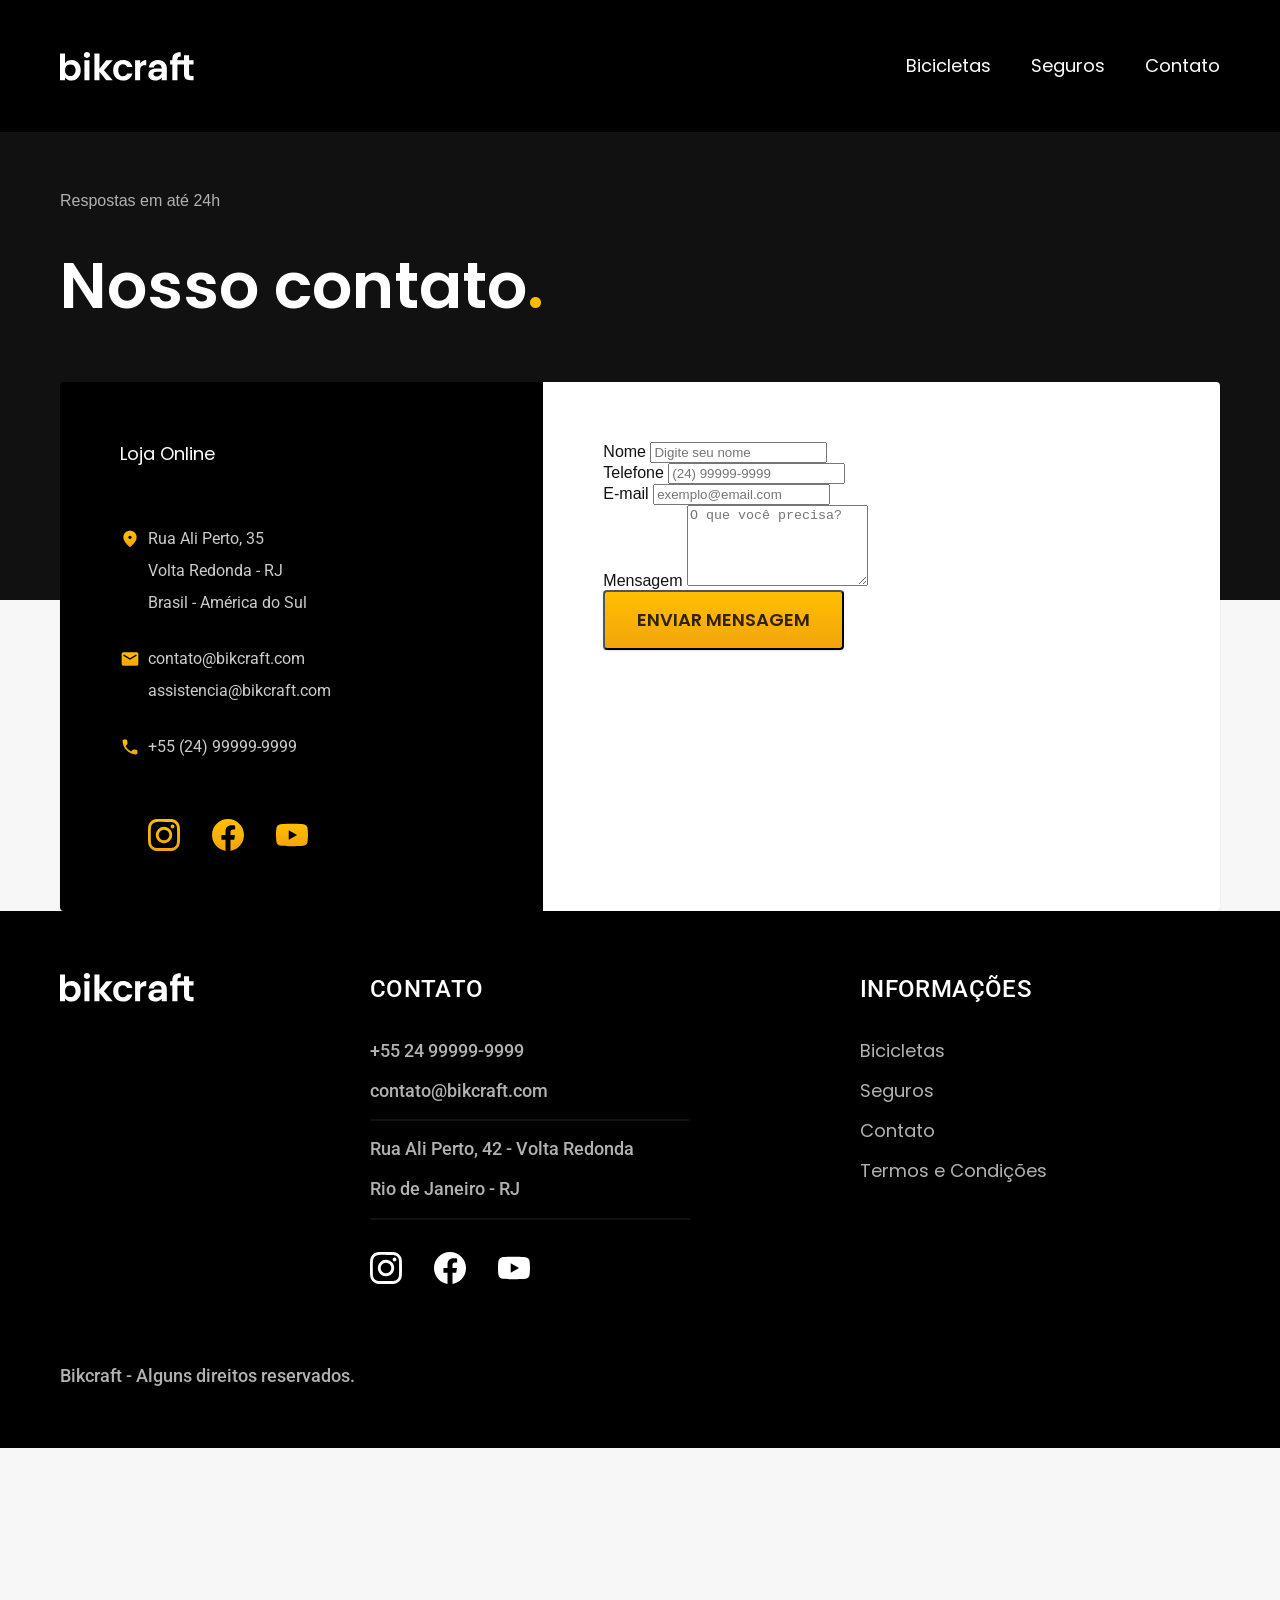
==== contato.html @ c05548ab "terminei de fazer a contato-endereco e vou iniciar em seguida a contato-formulario" ====
<!DOCTYPE html>
<html lang="pt-br">
<head>
  <meta charset="UTF-8">
  <meta name="viewport" content="width=device-width, initial-scale=1.0">

  <title>Bikcraft | Contato</title>
  <meta name="description" content="Contato.">
  <link rel="preconnect" href="https://fonts.googleapis.com">
<link rel="preconnect" href="https://fonts.gstatic.com" crossorigin>
<link href="https://fonts.googleapis.com/css2?family=Merriweather:ital,opsz,wght@0,18..144,300..900;1,18..144,300..900&family=Poppins:ital,wght@0,100;0,200;0,300;0,400;0,500;0,600;0,700;0,800;0,900;1,100;1,200;1,300;1,400;1,500;1,600;1,700;1,800;1,900&family=Roboto:ital,wght@0,100..900;1,100..900&display=swap" rel="stylesheet">
  <link rel="stylesheet" href="./css/style.css">
</head>
<body id="contato">
  <header class="header-bg">
    <div class="header container">
      <a href="./">
        <img src="./img/bikcraft.svg" alt="Bikcraft">
      </a>
      <nav aria-label="primaria">
        <ul class="header-menu font-1-m cor-0">
          <li><a href="./bicicletas.html">Bicicletas</a></li>
          <li><a href="./seguros.html">Seguros</a></li>
          <li><a href="./contato.html">Contato</a></li>
        </ul>
      </nav>
    </div>
  </header>
  <main>
    <div class="titulo-bg">
        <div class="titulo container">
            <p class="font-2-lb cor-5">Respostas em até 24h</p>
            <h1 class="font-1-xxl cor-0">Nosso contato<span class="cor-p1">.</span></h1>
        </div>
    </div>
    <div class="contato container">
      <section class="contato-dados" aria-label="endereço">
        <h2 class="font-1-m cor-0">Loja Online</h2>
        <div class="contato-endereco font-2-s cor-4">
          <p>Rua Ali Perto, 35</p>
          <p>Volta Redonda - RJ</p>
          <p>Brasil - América do Sul</p>
        </div>
        <address class="contato-meios font-2-s cor-4">
          <a href="mailto:contato@bikcraft.com">contato@bikcraft.com</a>
          <a href="mailto:assistencia@bikcraft.com">assistencia@bikcraft.com</a>
          <a href="tel:+5524999999999">+55 (24) 99999-9999</a>
        </address>
        <div class="contato-redes">
          <a href="./">
            <img src="/img/redes/instagram-p.svg" alt="instagram">
          </a>
          <a href="./">
            <img src="/img/redes/facebook-p.svg" alt="facebook">
          </a>
          <a href="./">
            <img src="/img/redes/youtube-p.svg" alt="Youtube">
          </a>
        </div>
      </section>
      <section class="contato-formulario" aria-label="Formulário">
        <form class="form" action=".contato.html">
          <div>
            <label for="nome">Nome</label>
            <input type="text" id="nome" name="nome" placeholder="Digite seu nome">
          </div>
          <div>
            <label for="Telefone">Telefone</label>
            <input type="text" id="Telefone" name="Telefone" placeholder="(24) 99999-9999">
          </div>
          <div>
            <label for="email">E-mail</label>
            <input type="email" id="email" name="email" placeholder="exemplo@email.com">
          </div>
          <div>
            <label for="nome">Mensagem</label>
            <textarea rows="5" id="nome" name="nome" placeholder="O que você precisa?"></textarea>
          </div>
          <button class="botao">Enviar mensagem</button>
        </form>
      </section>
    </div>
  </main>
  <footer class="footer-bg">
    <div class="footer container">
      <img src="./img/bikcraft.svg" alt="Bikcraft">
      <div class="footer-contato">
        <h3 class="font-2-l-b cor-0">Contato</h3>
        <ul class="font-2-m cor-5">
          <li><a href="tel:+5524999999999">+55 24 99999-9999</a></li>
          <li><a href="mailto:contato@bikcraft.com">contato@bikcraft.com</a></li>
          <li>Rua Ali Perto, 42 - Volta Redonda</li>
          <li>Rio de Janeiro - RJ</li>
        </ul>
        <div class="footer-redes">
          <a href="./">
            <img src="/img/redes/instagram.svg" alt="instagram">
          </a>
          <a href="./">
            <img src="/img/redes/facebook.svg" alt="facebook">
          </a>
          <a href="./">
            <img src="/img/redes/youtube.svg" alt="Youtube">
          </a>
        </div>
      </div>
      <div class="footer-informacoes">
        <h3 class="font-2-l-b cor-0">Informações</h3>
        <nav>
          <ul class="font-1-m cor-5">
            <li><a href="./bicicletas.html">Bicicletas</a></li>
            <li><a href="./seguros.html">Seguros</a></li>
            <li><a href="./contato.html">Contato</a></li>
            <li><a href="./termos.html">Termos e Condições</a></li>
          </ul>
        </nav>
      </div>
      <p class="footer-copy font-2-m cor-5">Bikcraft - Alguns direitos reservados.</p>
    </div>
  </footer>
---- css/style.css ----
@import url(./global/global.css);
@import url(./utilidades/tipografia.css);
@import url(./utilidades/cores.css);

/*header*/
@import url(./global/header.css);

/*utilidades*/
@import url(./utilidades/componentes.css);
@import url(./utilidades/formulario.css);

/*home*/
@import url(./home/introducao.css);

/*bicicletas*/
@import url(./bicicletas/bicicletas-lista.css);
@import url(./bicicletas/bicicletas.css);

/*bicicletas*/
@import url(./bicicleta/bicicleta.css);


/*tecnologia*/
@import url(./home/tecnologia.css);

/*parceiros*/
@import url(/css/home/parceiros.css);

/*depoimento*/
@import url(/css/home/depoimento.css);

/*seguros*/
@import url(/css/seguros/seguros.css);
@import url(/css/seguros/vantagens.css);
@import url(/css/seguros/perguntas.css);
@import url(./bicicleta/seguro.css);

/*footer*/
@import url(/css/global/footer.css);

/*termos*/
@import url(/css/termos/termos.css);

/*Contato*/
@import url(./contato/contato.css);
@import url(./contato/lojas.css);
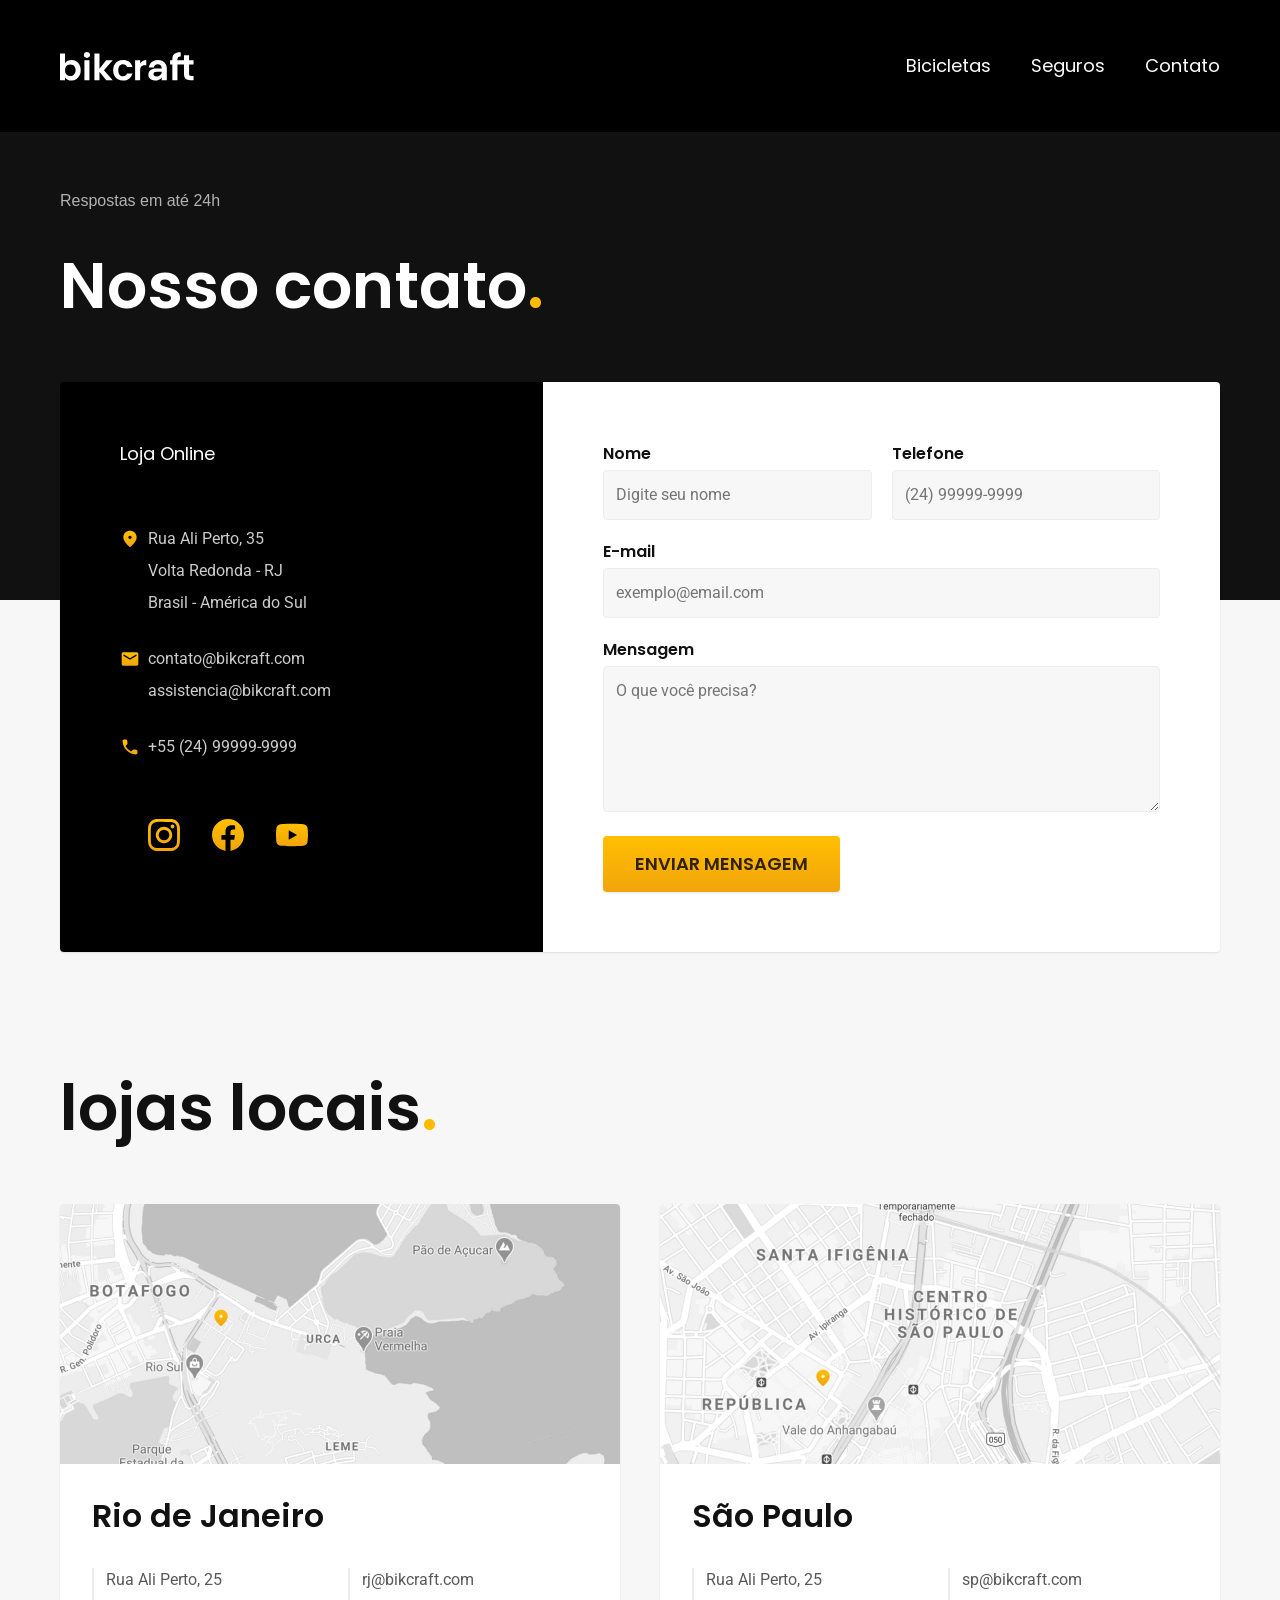
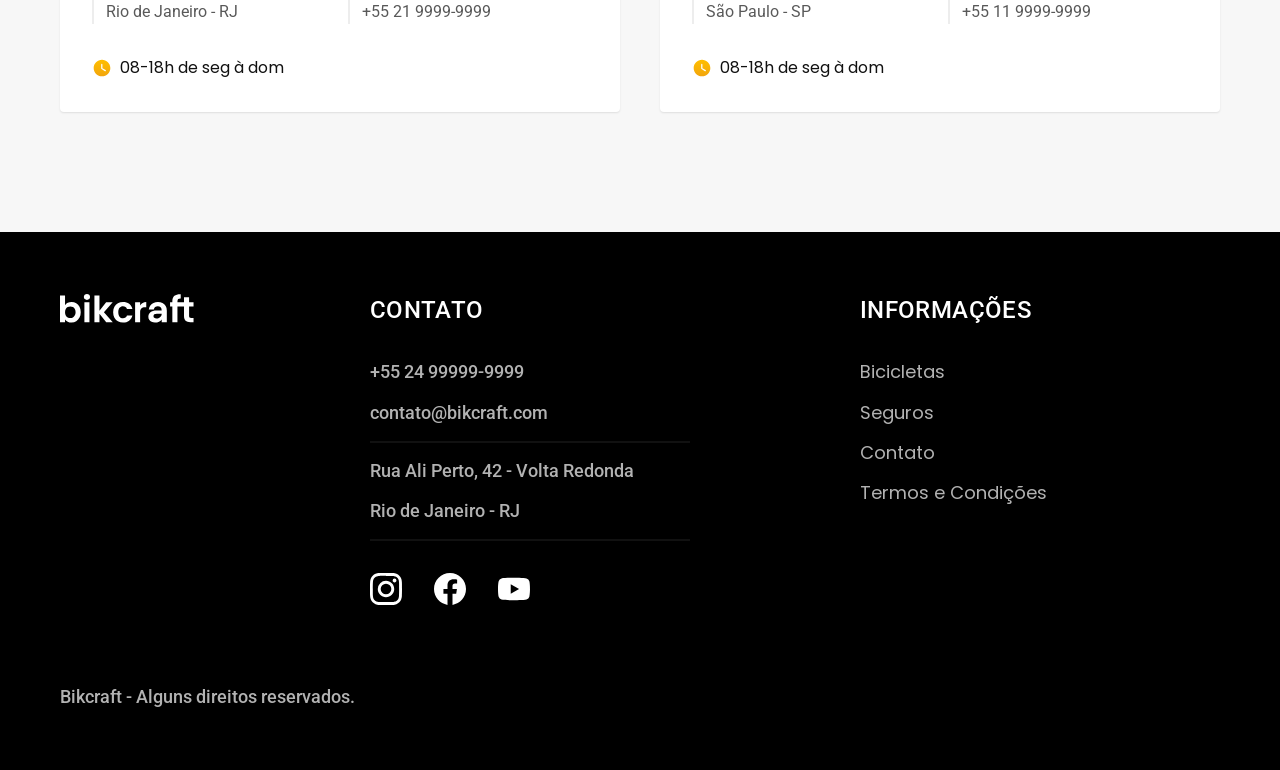
==== commit 19ecb89c: "contato concluido" ====
--- a/contato.html
+++ b/contato.html
@@ -68,19 +68,53 @@
             <label for="Telefone">Telefone</label>
             <input type="text" id="Telefone" name="Telefone" placeholder="(24) 99999-9999">
           </div>
-          <div>
+          <div class="col-2">
             <label for="email">E-mail</label>
             <input type="email" id="email" name="email" placeholder="exemplo@email.com">
           </div>
-          <div>
+          <div class="col-2">
             <label for="nome">Mensagem</label>
             <textarea rows="5" id="nome" name="nome" placeholder="O que você precisa?"></textarea>
           </div>
-          <button class="botao">Enviar mensagem</button>
+          <button class="botao col-2">Enviar mensagem</button>
         </form>
       </section>
     </div>
   </main>
+  <article class="lojas container">
+    <h2 class="font-1-xxl">lojas locais<span class="cor-p1">.</span></h2>
+    <div class="lojas-item">
+      <img src="./img/lojas/rj.jpg" alt="mapa marcando o endereço em Rua Ali Perto, 25 - Rio de Janeiro - RJ">
+      <div class="lojas-conteudo">
+        <h3 class="font-1-xl">Rio de Janeiro</h3>
+        <div class="lojas-dados font-2-s cor-8">
+          <p>Rua Ali Perto, 25</p>
+          <p>Rio de Janeiro - RJ</p>
+        </div>
+        <div class="lojas-dados font-2-s cor-8">
+          <a href="mailto:rj@bikcraft.com">rj@bikcraft.com</a>
+          <a href="tel:+552199999999">+55 21 9999-9999</a>
+        </div>
+        <p class="lojas-tempo font-1-s"><img src="./img/icones/horario.svg" alt="">08-18h de seg à dom</p>
+      </div>
+    </div>
+
+    <div class="lojas-item">
+      <img src="./img/lojas/sp.jpg" alt="mapa marcando o endereço em Rua Ali Perto, 25 - São Paulo - SP">
+      <div class="lojas-conteudo">
+        <h3 class="font-1-xl">São Paulo</h3>
+        <div class="lojas-dados font-2-s cor-8">
+          <p>Rua Ali Perto, 25</p>
+          <p>São Paulo - SP</p>
+        </div>
+        <div class="lojas-dados font-2-s cor-8">
+          <a href="mailto:sp@bikcraft.com">sp@bikcraft.com</a>
+          <a href="tel:+551199999999">+55 11 9999-9999</a>
+        </div>
+        <p class="lojas-tempo font-1-s"><img src="./img/icones/horario.svg" alt="">08-18h de seg à dom</p>
+      </div>
+    </div>
+  </article>
   <footer class="footer-bg">
     <div class="footer container">
       <img src="./img/bikcraft.svg" alt="Bikcraft">
